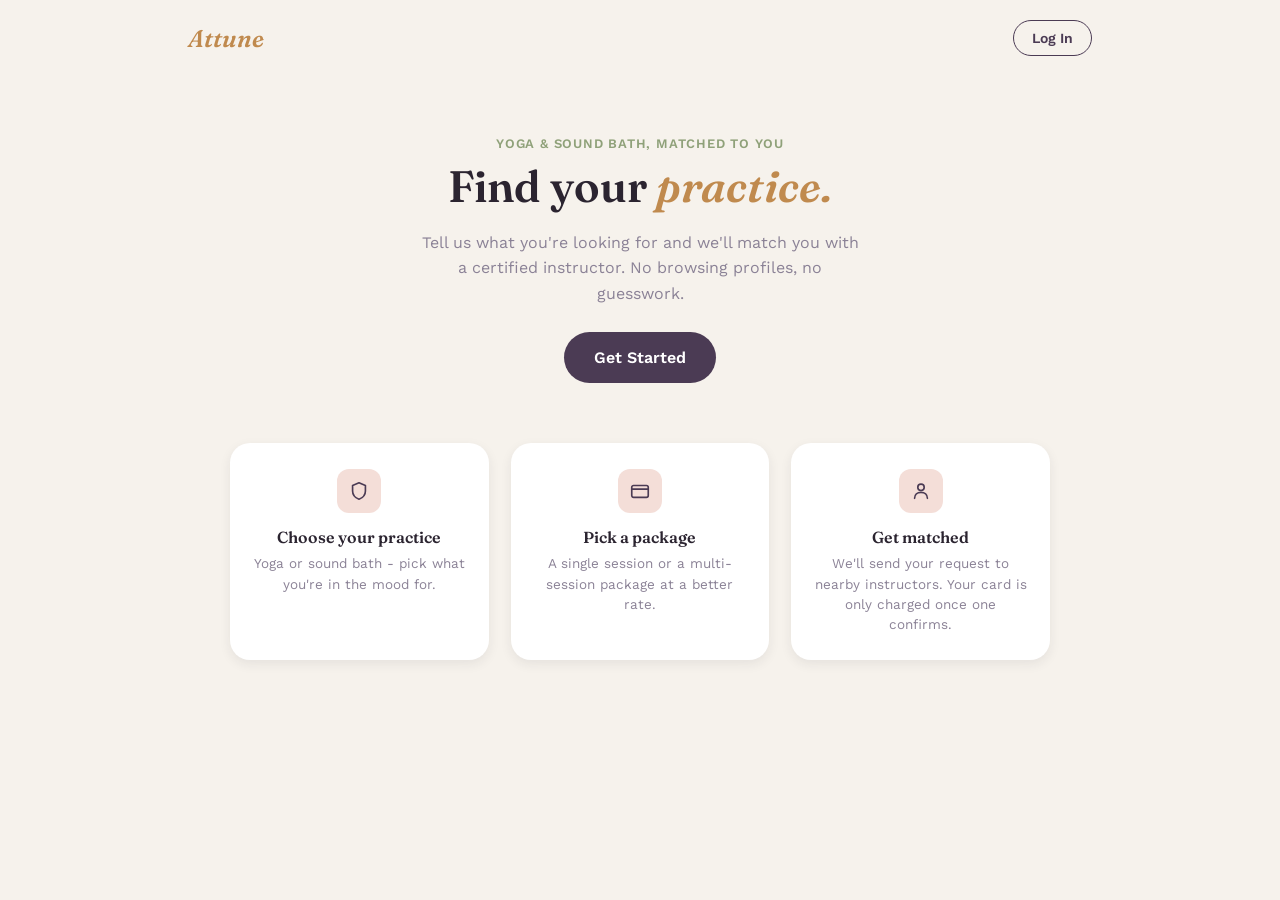
==== frontend-customer/index.html @ 4bbe6009 "Merge: customer self-service cancel" ====
<!DOCTYPE html>
<html lang="en">
<head>
<meta charset="UTF-8">
<meta name="viewport" content="width=device-width, initial-scale=1.0">
<title>Attune - Find Your Practice</title>
<link rel="manifest" href="manifest.json">
<meta name="theme-color" content="#4B3B54">
<link rel="icon" href="favicon.png">
<link rel="apple-touch-icon" href="apple-touch-icon.png">
<meta name="apple-mobile-web-app-capable" content="yes">
<meta name="apple-mobile-web-app-status-bar-style" content="black-translucent">
<meta name="apple-mobile-web-app-title" content="Attune">
<link rel="preconnect" href="https://fonts.googleapis.com">
<link href="https://fonts.googleapis.com/css2?family=Fraunces:ital,wght@0,500;0,600;0,700;1,500;1,600&family=Work+Sans:wght@400;500;600;700&family=IBM+Plex+Mono:wght@500;600&display=swap" rel="stylesheet">
<!-- Google Identity Services — only renders a button if GET /api/config
     reports a configured google_client_id; see app.js's initGoogleSignIn. -->
<script src="https://accounts.google.com/gsi/client" async defer></script>
<link rel="stylesheet" href="style.css">
</head>
<body>

<header class="topnav">
  <a class="wordmark" href="#" onclick="goHome(); return false;">Attune</a>
  <div id="nav-actions">
    <button class="nav-link" onclick="showAuth('login')" id="nav-login-btn">Log In</button>
    <button class="nav-link" onclick="logout()" id="nav-logout-btn" style="display:none;">Log Out</button>
  </div>
</header>

<main class="page">

  <!-- ============ LANDING ============ -->
  <section class="screen active" id="screen-landing">
    <div class="hero">
      <p class="hero-eyebrow">Yoga &amp; sound bath, matched to you</p>
      <h1 class="hero-title">Find your <span class="hero-accent">practice.</span></h1>
      <p class="hero-body">Tell us what you're looking for and we'll match you with a certified
        instructor. No browsing profiles, no guesswork.</p>
      <button class="btn btn-primary btn-lg" onclick="showAuth('signup')">Get Started</button>
    </div>
    <div class="how-it-works">
      <div class="how-step">
        <div class="how-icon">
          <svg viewBox="0 0 24 24" fill="none" stroke-width="1.8" stroke-linecap="round" stroke-linejoin="round"><path d="M12 3l7 3v6c0 4.5-3 7.5-7 9-4-1.5-7-4.5-7-9V6Z"/></svg>
        </div>
        <h3>Choose your practice</h3>
        <p>Yoga or sound bath - pick what you're in the mood for.</p>
      </div>
      <div class="how-step">
        <div class="how-icon">
          <svg viewBox="0 0 24 24" fill="none" stroke-width="1.8" stroke-linecap="round" stroke-linejoin="round"><rect x="3" y="6" width="18" height="13" rx="2"/><path d="M3 10h18"/></svg>
        </div>
        <h3>Pick a package</h3>
        <p>A single session or a multi-session package at a better rate.</p>
      </div>
      <div class="how-step">
        <div class="how-icon">
          <svg viewBox="0 0 24 24" fill="none" stroke-width="1.8" stroke-linecap="round" stroke-linejoin="round"><circle cx="12" cy="8" r="3.5"/><path d="M5 20c0-4 3-6.5 7-6.5s7 2.5 7 6.5"/></svg>
        </div>
        <h3>Get matched</h3>
        <p>We'll send your request to nearby instructors. Your card is only charged once one confirms.</p>
      </div>
    </div>
  </section>

  <!-- ============ AUTH ============ -->
  <section class="screen" id="screen-auth">
    <div class="card wizard-card">
      <h2 class="card-title" id="auth-title">Log In</h2>
      <p class="card-sub" id="auth-sub">Welcome back.</p>
      <div id="auth-error" class="form-error" style="display:none;"></div>
      <form id="auth-form" onsubmit="handleAuthSubmit(event)">
        <div id="signup-name-field" style="display:none;">
          <label class="field-label">Name</label>
          <input class="field-input" type="text" id="auth-name" placeholder="Jordan Lee">
          <label class="field-label">Phone</label>
          <input class="field-input" type="tel" id="auth-phone" placeholder="(555) 010-1234">
        </div>
        <label class="field-label">Email<span id="auth-email-note" style="display:none; font-weight:400; text-transform:none; letter-spacing:0;"> - where match and booking updates land</span></label>
        <input class="field-input" type="email" id="auth-email" required>
        <label class="field-label">Password</label>
        <input class="field-input" type="password" id="auth-password" required>
        <button class="btn btn-primary btn-block" type="submit" style="margin-top:18px;" id="auth-submit-btn">Log In</button>
      </form>
      <div id="google-signin-wrap" style="display:none; margin-top:14px; text-align:center;">
        <p class="card-sub" style="margin:0 0 10px;">or</p>
        <div id="google-signin-btn" style="display:flex; justify-content:center;"></div>
      </div>
      <button class="link-btn" onclick="toggleAuthMode()" id="auth-toggle-btn">New here? Create an account</button>
      <button class="link-btn" id="forgot-password-btn" onclick="goToScreen('forgot-password')">Forgot password?</button>
      <p class="login-hint">Demo login: demo.customer@attune.app / password123</p>
    </div>
  </section>

  <!-- ============ FORGOT PASSWORD ============ -->
  <section class="screen" id="screen-forgot-password">
    <div class="card wizard-card">
      <h2 class="card-title">Reset Password</h2>
      <p class="card-sub">Enter your account email and we'll send a link to reset your password.</p>
      <div id="fp-error" class="form-error" style="display:none;"></div>
      <div id="fp-success" style="display:none; margin-top:8px; color:var(--sage-dark, #4a6a5a);">If an account exists for that email, a reset link has been sent.</div>
      <form id="forgot-password-form" onsubmit="submitForgotPasswordForm(event)">
        <label class="field-label">Email</label>
        <input class="field-input" type="email" id="fp-email" required>
        <button class="btn btn-primary btn-block" type="submit" style="margin-top:18px;">Send Reset Link</button>
      </form>
      <button class="link-btn" onclick="goToScreen('auth')">Back to log in</button>
    </div>
  </section>

  <!-- ============ RESET PASSWORD (landed on via emailed link) ============ -->
  <section class="screen" id="screen-reset-password">
    <div class="card wizard-card">
      <h2 class="card-title">Set a New Password</h2>
      <p class="card-sub">Choose a new password for your account.</p>
      <div id="rp-error" class="form-error" style="display:none;"></div>
      <form id="reset-password-form" onsubmit="submitResetPasswordForm(event)">
        <label class="field-label">New password</label>
        <input class="field-input" type="password" id="rp-password" required>
        <button class="btn btn-primary btn-block" type="submit" style="margin-top:18px;">Update Password</button>
      </form>
    </div>
  </section>

  <!-- ============ SPECIALTY ============ -->
  <section class="screen" id="screen-specialty">
    <div class="wizard-header">
      <button class="back-link" onclick="goHome()">← Back</button>
      <p class="step-label">Step 1 of 4</p>
    </div>
    <h2 class="step-title">What are you looking for?</h2>
    <div class="option-grid">
      <button class="option-card" onclick="selectSpecialty('yoga')">
        <div class="option-icon option-icon-sage">
          <svg viewBox="0 0 24 24" fill="none" stroke-width="1.8" stroke-linecap="round" stroke-linejoin="round"><path d="M12 3l7 3v6c0 4.5-3 7.5-7 9-4-1.5-7-4.5-7-9V6Z"/></svg>
        </div>
        <h3>Yoga</h3>
        <p>Breath-led movement, from gentle flow to vinyasa.</p>
      </button>
      <button class="option-card" onclick="selectSpecialty('sound_bath')">
        <div class="option-icon option-icon-brass">
          <svg viewBox="0 0 24 24" fill="none" stroke-width="1.8" stroke-linecap="round" stroke-linejoin="round"><circle cx="12" cy="15" r="6"/><path d="M6 15a6 3 0 0 0 12 0"/><path d="M9 5q3-2 6 0"/></svg>
        </div>
        <h3>Sound Bath</h3>
        <p>Immersive relaxation with singing bowls and resonance.</p>
      </button>
    </div>
  </section>

  <!-- ============ AVAILABILITY ============ -->
  <section class="screen" id="screen-availability">
    <div class="wizard-header">
      <button class="back-link" onclick="goToScreen('specialty')">← Back</button>
      <p class="step-label">Step 2 of 4</p>
    </div>
    <h2 class="step-title">When are you available?</h2>
    <p class="card-sub" style="max-width:480px; margin:0 auto 18px;">Add every day and time window that works for you, and we'll find an instructor who's free.</p>

    <p class="field-label" style="text-align:center;">Lesson length</p>
    <div class="window-grid" id="avail-duration-picker"></div>

    <p class="field-label" style="text-align:center;">Days of the week <span style="font-weight:400; text-transform:none; letter-spacing:0;">(pick as many as you like)</span></p>
    <div class="day-picker" id="avail-day-picker"></div>

    <p class="field-label" style="text-align:center;">Time windows <span style="font-weight:400; text-transform:none; letter-spacing:0;">(pick as many as you like)</span></p>
    <div class="window-grid" id="avail-window-picker"></div>

    <div class="schedule-panel">
      <label class="field-label" style="margin-top:0;">Lessons per week <span style="font-weight:400; text-transform:none; letter-spacing:0;">(optional)</span></label>
      <input class="field-input" id="avail-lessons-per-week" type="number" min="1" placeholder="e.g. 2">
      <label class="field-label" style="margin-top:18px;">Street address</label>
      <input class="field-input" id="avail-address" placeholder="123 Main St">
      <div class="field-row">
        <div>
          <label class="field-label">City</label>
          <input class="field-input" id="avail-city" placeholder="New York">
        </div>
        <div>
          <label class="field-label">State</label>
          <input class="field-input" id="avail-state" placeholder="NY">
        </div>
      </div>
      <div id="avail-error" class="form-error" style="display:none; margin-top:12px;"></div>
      <button class="btn btn-primary btn-block" style="margin-top:18px;" onclick="submitAvailabilitySelection()">Continue</button>
    </div>
  </section>

  <!-- ============ PACKAGE ============ -->
  <section class="screen" id="screen-package">
    <div class="wizard-header">
      <button class="back-link" onclick="goToScreen('availability')">← Back</button>
      <p class="step-label">Step 3 of 4</p>
    </div>
    <h2 class="step-title">Choose a package</h2>
    <div id="package-list" class="package-list"></div>
  </section>

  <!-- ============ PAYMENT ============ -->
  <section class="screen" id="screen-payment">
    <div class="wizard-header">
      <button class="back-link" onclick="goToScreen('package')">← Back</button>
      <p class="step-label">Step 4 of 4</p>
    </div>
    <div class="card wizard-card">
      <h2 class="card-title">Your details</h2>
      <div class="mock-banner">Your card is only charged once an instructor confirms your request, not now.</div>
      <p class="card-sub" id="payment-summary"></p>
      <div id="payment-error" class="form-error" style="display:none;"></div>
      <form id="payment-form" onsubmit="submitPayment(event)">
        <label class="field-label">Anything else your instructor should know?</label>
        <textarea class="field-textarea" id="pay-notes" placeholder="Optional - injuries, experience level, preferences…"></textarea>
        <label class="field-label" style="margin-top:20px;">Name on card</label>
        <input class="field-input" id="pay-name" required placeholder="Jordan Lee">
        <label class="field-label">Card number</label>
        <input class="field-input" id="pay-number" required placeholder="4242 4242 4242 4242" inputmode="numeric">
        <div class="field-row">
          <div>
            <label class="field-label">Expiry</label>
            <input class="field-input" id="pay-expiry" required placeholder="MM/YY">
          </div>
          <div>
            <label class="field-label">CVC</label>
            <input class="field-input" id="pay-cvc" required placeholder="123" inputmode="numeric">
          </div>
        </div>
        <button class="btn btn-primary btn-block" type="submit" style="margin-top:18px;" id="pay-submit-btn">Send Request</button>
      </form>
    </div>
  </section>

  <!-- ============ MATCH ============ -->
  <section class="screen" id="screen-match">
    <div class="card wizard-card match-card">
      <p class="match-eyebrow" id="match-eyebrow">You're matched!</p>
      <div class="match-avatar" id="match-avatar">··</div>
      <h2 class="match-name" id="match-name">···</h2>
      <span class="specialty-badge" id="match-specialty-badge">···</span>
      <p class="match-bio" id="match-bio"></p>
      <p class="match-certs" id="match-certs"></p>
      <div class="match-summary" id="match-summary"></div>
      <div class="mock-banner" id="match-contact" style="display:none; margin-top:14px; text-align:left;"></div>
      <div id="match-pending" class="mock-banner" style="display:none; margin-top:14px;"></div>
      <div id="match-unmatched" class="form-error" style="display:none; margin-top:14px;"></div>
      <button class="btn btn-outline btn-block" style="margin-top:18px;" id="match-refresh-btn" onclick="checkLatestStatus()">Check for updates</button>
      <button class="btn btn-outline btn-block" style="margin-top:10px; display:none;" id="match-cancel-btn" onclick="cancelCurrentRequest()">Cancel Request</button>
      <button class="btn btn-outline btn-block" style="margin-top:10px;" onclick="openHistoryScreen()">View Past Bookings</button>
      <button class="btn btn-outline btn-block" style="margin-top:10px;" id="match-cta-btn" onclick="goToScreen('specialty')">Book Again</button>
    </div>
  </section>

  <!-- ============ HISTORY ============ -->
  <section class="screen" id="screen-history">
    <div class="wizard-header">
      <button class="back-link" onclick="goToScreen('match')">← Back</button>
      <button class="back-link" onclick="openRecurringScreen()">Recurring Bookings →</button>
    </div>
    <h2 class="step-title">Past requests</h2>
    <div id="history-list" style="max-width:480px; margin:0 auto;"></div>
    <p class="card-sub" id="history-empty" style="display:none;">Nothing here yet.</p>
  </section>

  <!-- ============ RECURRING BOOKINGS ============ -->
  <section class="screen" id="screen-recurring">
    <div class="wizard-header">
      <button class="back-link" onclick="goToScreen('history')">← Back</button>
      <p class="step-label">Standing Bookings</p>
    </div>
    <h2 class="step-title">Recurring bookings</h2>
    <div id="recurring-list" style="max-width:480px; margin:0 auto;"></div>
    <p class="card-sub" id="recurring-empty" style="display:none;">No standing bookings yet. Make one from a past matched lesson.</p>
  </section>

</main>

<script src="app.js"></script>
</body>
</html>
---- frontend-customer/style.css ----
:root{
  --bone:#F6F2EC;
  --ink:#2B2430;
  --muted:#8B8296;
  --plum:#4B3B54;
  --plum-dark:#372B3F;
  --brass:#C08A4E;
  --brass-light:#E3C193;
  --sage:#8FA179;
  --sage-light:#C3D2B4;
  --blush:#E8B8AE;
  --blush-light:#F4DED8;
  --white:#FFFFFF;
  --shadow: 0 10px 28px rgba(43,36,48,.10);
  --shadow-sm: 0 4px 12px rgba(43,36,48,.08);
}
*{box-sizing:border-box; -webkit-tap-highlight-color:transparent;}
body{margin:0; background:var(--bone); font-family:'Work Sans',sans-serif; color:var(--ink);}
h1,h2,h3{margin:0; font-family:'Fraunces',serif;}
p{margin:0;}

.topnav{display:flex; align-items:center; justify-content:space-between; padding:20px 28px; max-width:960px; margin:0 auto;}
.wordmark{font-family:'Fraunces',serif; font-style:italic; font-weight:600; font-size:24px; color:var(--brass); text-decoration:none;}
.nav-link{background:none; border:1.6px solid var(--plum); color:var(--plum); border-radius:999px; padding:9px 18px; font-family:'Work Sans',sans-serif; font-weight:600; font-size:14px; cursor:pointer;}

.page{max-width:960px; margin:0 auto; padding:20px 28px 80px;}
.screen{display:none;}
.screen.active{display:block;}

.btn{border:none; border-radius:999px; font-family:'Work Sans',sans-serif; font-weight:600; cursor:pointer; transition:transform .12s ease;}
.btn:active{transform:scale(.98);}
.btn-primary{background:var(--plum); color:#fff;}
.btn-outline{background:transparent; color:var(--plum); border:1.6px solid var(--plum);}
.btn-lg{padding:16px 30px; font-size:16px;}
.btn-block{width:100%; padding:14px; font-size:15px;}

/* ---- landing ---- */
.hero{text-align:center; max-width:620px; margin:40px auto 60px;}
.hero-eyebrow{font-size:13px; font-weight:600; letter-spacing:.06em; text-transform:uppercase; color:var(--sage);}
.hero-title{font-size:44px; font-weight:600; margin-top:10px; line-height:1.15;}
.hero-accent{font-style:italic; color:var(--brass);}
.hero-body{font-size:16px; color:var(--muted); line-height:1.6; margin:18px auto 26px; max-width:440px;}

.how-it-works{display:grid; grid-template-columns:repeat(3,1fr); gap:22px; max-width:820px; margin:0 auto;}
.how-step{background:#fff; border-radius:20px; box-shadow:var(--shadow-sm); padding:26px 20px; text-align:center;}
.how-icon{width:44px; height:44px; border-radius:12px; background:var(--blush-light); display:flex; align-items:center; justify-content:center; margin:0 auto 14px;}
.how-icon svg{width:22px; height:22px; stroke:var(--plum);}
.how-step h3{font-size:16px; font-weight:600; margin-bottom:6px;}
.how-step p{font-size:13.5px; color:var(--muted); line-height:1.5;}

/* ---- shared wizard card ---- */
.wizard-card{max-width:400px; margin:40px auto; background:#fff; border-radius:26px; box-shadow:var(--shadow); padding:32px 28px;}
.card-title{font-size:24px; font-weight:600; text-align:center;}
.card-sub{text-align:center; color:var(--muted); font-size:14px; margin-top:6px; margin-bottom:20px;}
.login-hint{text-align:center; color:var(--muted); font-size:11.5px; margin-top:16px;}
.wizard-header{display:flex; align-items:center; justify-content:space-between; max-width:640px; margin:24px auto 0;}
.back-link{background:none; border:none; color:var(--muted); font-family:'Work Sans',sans-serif; font-weight:600; font-size:14px; cursor:pointer;}
.step-label{font-size:12.5px; color:var(--muted); font-weight:600;}
.step-title{text-align:center; font-size:28px; font-weight:600; max-width:640px; margin:18px auto 30px;}

.field-label{display:block; font-size:12.5px; font-weight:600; color:var(--muted); margin:14px 0 6px;}
.field-input, .field-select, .field-textarea{width:100%; border:1.4px solid #e9e2d5; border-radius:12px; padding:13px 14px; font-family:'Work Sans',sans-serif; font-size:15px; color:var(--ink); background:#fff;}
.field-textarea{resize:vertical; min-height:70px;}
.field-row{display:flex; gap:10px;}
.field-row > div{flex:1;}
.form-error{background:#fbe4df; color:#8a3a24; border-radius:10px; padding:10px 14px; font-size:13px; margin-bottom:8px;}
.link-btn{display:block; width:100%; text-align:center; background:none; border:none; color:var(--plum); font-weight:600; font-size:13.5px; margin-top:16px; cursor:pointer; padding:6px;}

/* ---- specialty / package option cards ---- */
.option-grid{display:grid; grid-template-columns:1fr 1fr; gap:20px; max-width:640px; margin:0 auto;}
.option-card{background:#fff; border:2px solid transparent; border-radius:22px; box-shadow:var(--shadow-sm); padding:28px 22px; text-align:left; cursor:pointer; transition:border-color .15s ease, transform .12s ease;}
.option-card:hover{border-color:var(--blush); transform:translateY(-2px);}
.option-icon{width:48px; height:48px; border-radius:14px; display:flex; align-items:center; justify-content:center; margin-bottom:16px;}
.option-icon-sage{background:var(--sage-light);}
.option-icon-sage svg{stroke:var(--plum-dark); width:24px; height:24px;}
.option-icon-brass{background:var(--brass-light);}
.option-icon-brass svg{stroke:var(--plum-dark); width:24px; height:24px;}
.option-card h3{font-size:19px; font-weight:600; margin-bottom:6px;}
.option-card p{font-size:13.5px; color:var(--muted); line-height:1.5;}

.package-list{max-width:520px; margin:0 auto; display:flex; flex-direction:column; gap:14px;}
.package-card{background:#fff; border:2px solid transparent; border-radius:18px; box-shadow:var(--shadow-sm); padding:20px 22px; display:flex; align-items:center; justify-content:space-between; cursor:pointer; text-align:left;}
.package-card:hover{border-color:var(--blush);}
.package-name{font-size:16px; font-weight:700;}
.package-meta{font-size:13px; color:var(--muted); margin-top:3px;}
.package-price{font-family:'Fraunces',serif; font-weight:700; font-size:22px; color:var(--brass);}

.mock-banner{background:var(--sage-light); color:var(--plum-dark); font-size:12.5px; border-radius:10px; padding:10px 14px; margin-bottom:16px; text-align:center; line-height:1.5;}

.star-picker{display:flex; gap:4px;}
.star{font-size:26px; color:#e2dbcd; cursor:pointer; line-height:1;}
.star.selected{color:var(--brass);}

/* ---- schedule wizard: day / time-window pickers ---- */
.day-picker{display:flex; gap:8px; flex-wrap:wrap; justify-content:center; max-width:520px; margin:0 auto 22px;}
.day-btn{background:#fff; border:1.6px solid #e9e2d5; border-radius:999px; padding:10px 16px; font-family:'Work Sans',sans-serif; font-weight:600; font-size:13.5px; cursor:pointer; color:var(--ink);}
.day-btn.selected{background:var(--plum); border-color:var(--plum); color:#fff;}

.window-grid{display:grid; grid-template-columns:1fr 1fr; gap:12px; max-width:480px; margin:0 auto 24px;}
.window-btn{background:#fff; border:2px solid transparent; box-shadow:var(--shadow-sm); border-radius:16px; padding:16px; font-family:'Work Sans',sans-serif; font-weight:600; font-size:14.5px; cursor:pointer; color:var(--ink); text-align:center;}
.window-btn.selected{border-color:var(--plum); background:var(--blush-light);}
.schedule-panel{max-width:400px; margin:0 auto; background:#fff; border-radius:26px; box-shadow:var(--shadow); padding:26px 28px;}

/* ---- match / confirmation ---- */
.match-card{text-align:center;}
.match-eyebrow{font-size:12.5px; font-weight:600; letter-spacing:.06em; text-transform:uppercase; color:var(--sage);}
.match-avatar{width:76px; height:76px; border-radius:999px; background:linear-gradient(150deg,var(--plum-dark),var(--brass)); color:#fff; display:flex; align-items:center; justify-content:center; font-family:'Work Sans',sans-serif; font-weight:700; font-size:26px; margin:16px auto 14px;}
.match-name{font-size:24px; font-weight:600;}
.specialty-badge{display:inline-block; margin-top:10px; background:var(--blush-light); color:#7a3d2c; font-size:12px; font-weight:700; text-transform:uppercase; letter-spacing:.04em; padding:5px 14px; border-radius:999px;}
.match-bio{font-size:14px; color:var(--muted); line-height:1.6; margin-top:16px;}
.match-certs{font-size:12.5px; color:var(--muted); margin-top:8px; font-style:italic;}
.match-summary{background:var(--bone); border-radius:14px; padding:14px 18px; margin-top:20px; font-size:14px; font-weight:600;}

@media (max-width: 640px){
  .how-it-works{grid-template-columns:1fr;}
  .option-grid{grid-template-columns:1fr;}
  .hero-title{font-size:34px;}
}
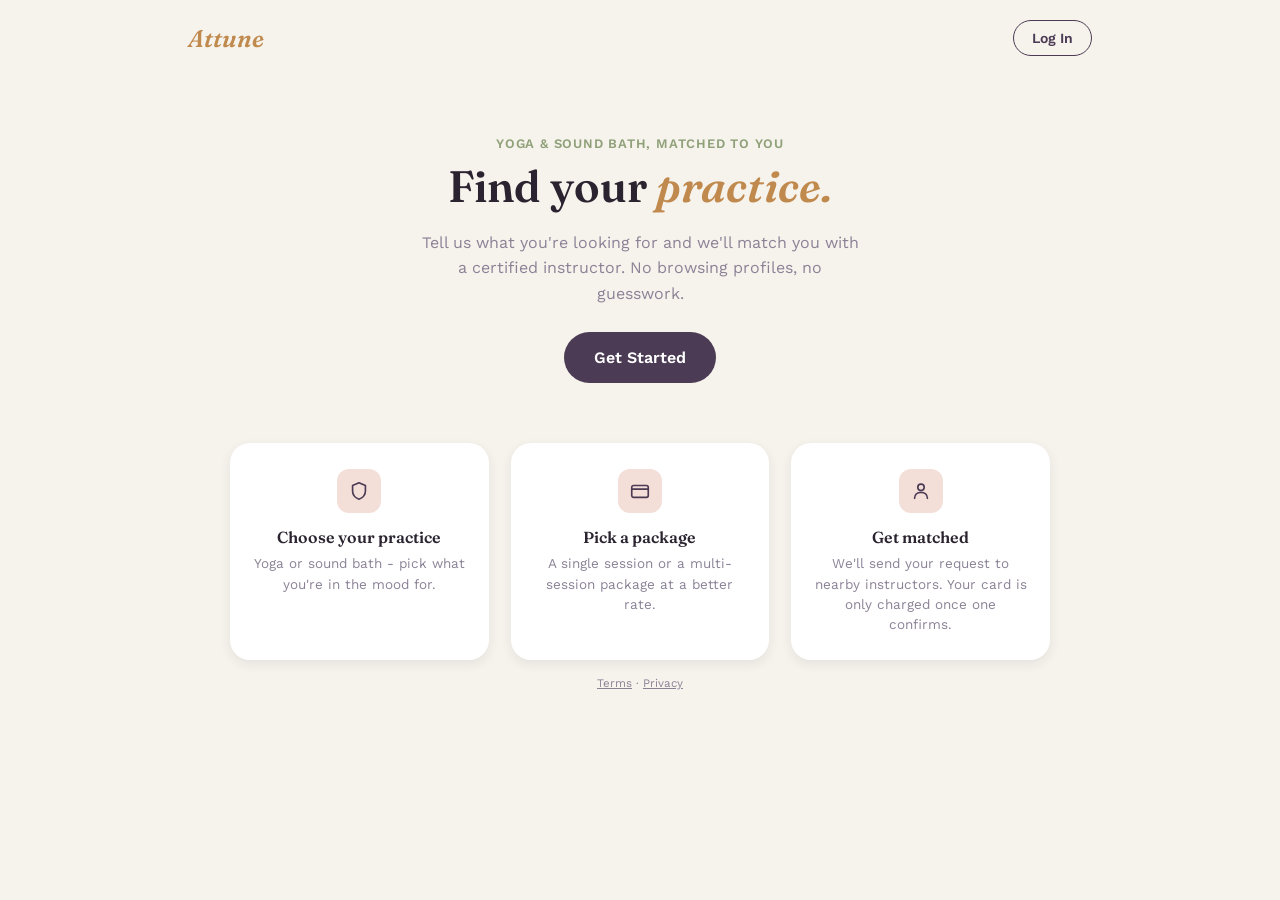
==== commit ccd3c97d: "Add Terms of Service and Privacy Policy, wire into all three frontends Adds terms.html and privacy.h" ====
--- a/frontend-customer/index.html
+++ b/frontend-customer/index.html
@@ -24,6 +24,7 @@
   <a class="wordmark" href="#" onclick="goHome(); return false;">Attune</a>
   <div id="nav-actions">
     <button class="nav-link" onclick="showAuth('login')" id="nav-login-btn">Log In</button>
+    <button class="nav-link" onclick="openProfileScreen()" id="nav-profile-btn" style="display:none;">Account</button>
     <button class="nav-link" onclick="logout()" id="nav-logout-btn" style="display:none;">Log Out</button>
   </div>
 </header>
@@ -62,6 +63,7 @@
         <p>We'll send your request to nearby instructors. Your card is only charged once one confirms.</p>
       </div>
     </div>
+    <p class="login-hint"><a href="/terms.html" target="_blank" rel="noopener" style="color:inherit;">Terms</a> &middot; <a href="/privacy.html" target="_blank" rel="noopener" style="color:inherit;">Privacy</a></p>
   </section>
 
   <!-- ============ AUTH ============ -->
@@ -76,6 +78,10 @@
           <input class="field-input" type="text" id="auth-name" placeholder="Jordan Lee">
           <label class="field-label">Phone</label>
           <input class="field-input" type="tel" id="auth-phone" placeholder="(555) 010-1234">
+          <label style="display:flex; align-items:flex-start; gap:8px; font-size:13px; color:var(--muted); margin-top:14px; cursor:pointer;">
+            <input type="checkbox" id="auth-terms" style="margin-top:2px;">
+            <span>I agree to the <a href="/terms.html" target="_blank" rel="noopener" style="color:var(--plum); font-weight:600;">Terms of Service</a> and <a href="/privacy.html" target="_blank" rel="noopener" style="color:var(--plum); font-weight:600;">Privacy Policy</a></span>
+          </label>
         </div>
         <label class="field-label">Email<span id="auth-email-note" style="display:none; font-weight:400; text-transform:none; letter-spacing:0;"> - where match and booking updates land</span></label>
         <input class="field-input" type="email" id="auth-email" required>
@@ -271,6 +277,52 @@
     <p class="card-sub" id="recurring-empty" style="display:none;">No standing bookings yet. Make one from a past matched lesson.</p>
   </section>
 
+  <!-- ============ ACCOUNT / PROFILE ============ -->
+  <section class="screen" id="screen-profile">
+    <div class="wizard-header">
+      <button class="back-link" onclick="goHome()">← Back</button>
+      <p class="step-label">Account</p>
+    </div>
+    <div class="card wizard-card">
+      <h2 class="card-title">Your Account</h2>
+      <div id="profile-error" class="form-error" style="display:none;"></div>
+      <div id="profile-success" style="display:none; margin-top:8px; color:var(--sage-dark, #4a6a5a);"></div>
+      <form id="profile-form" onsubmit="submitProfileForm(event)">
+        <label class="field-label">Name</label>
+        <input class="field-input" type="text" id="profile-name" required>
+        <label class="field-label">Phone</label>
+        <input class="field-input" type="tel" id="profile-phone">
+        <label class="field-label">Email</label>
+        <input class="field-input" type="email" id="profile-email" disabled>
+        <label style="display:flex; align-items:center; gap:8px; font-size:14px; margin-top:18px; cursor:pointer;">
+          <input type="checkbox" id="profile-email-notifications"> Email me about match updates and booking activity
+        </label>
+        <button class="btn btn-primary btn-block" type="submit" style="margin-top:18px;">Save Changes</button>
+      </form>
+    </div>
+
+    <div class="card wizard-card" id="profile-password-card" style="margin-top:16px;">
+      <h2 class="card-title">Change Password</h2>
+      <div id="profile-password-error" class="form-error" style="display:none;"></div>
+      <div id="profile-password-success" style="display:none; margin-top:8px; color:var(--sage-dark, #4a6a5a);"></div>
+      <form id="profile-password-form" onsubmit="submitProfilePasswordForm(event)">
+        <label class="field-label">Current password</label>
+        <input class="field-input" type="password" id="profile-current-password" required>
+        <label class="field-label">New password</label>
+        <input class="field-input" type="password" id="profile-new-password" required>
+        <button class="btn btn-primary btn-block" type="submit" style="margin-top:18px;">Update Password</button>
+      </form>
+    </div>
+    <p class="card-sub" id="profile-google-only-note" style="display:none; max-width:480px; margin:16px auto 0;">This account signed in with Google and has no password to change.</p>
+
+    <div class="card wizard-card" style="margin-top:16px;">
+      <h2 class="card-title">Delete Account</h2>
+      <p class="card-sub">This permanently deletes your account and all of your booking history. This can't be undone.</p>
+      <div id="profile-delete-error" class="form-error" style="display:none;"></div>
+      <button class="btn btn-outline btn-block" style="margin-top:12px;" onclick="deleteAccount()">Delete My Account</button>
+    </div>
+  </section>
+
 </main>
 
 <script src="app.js"></script>
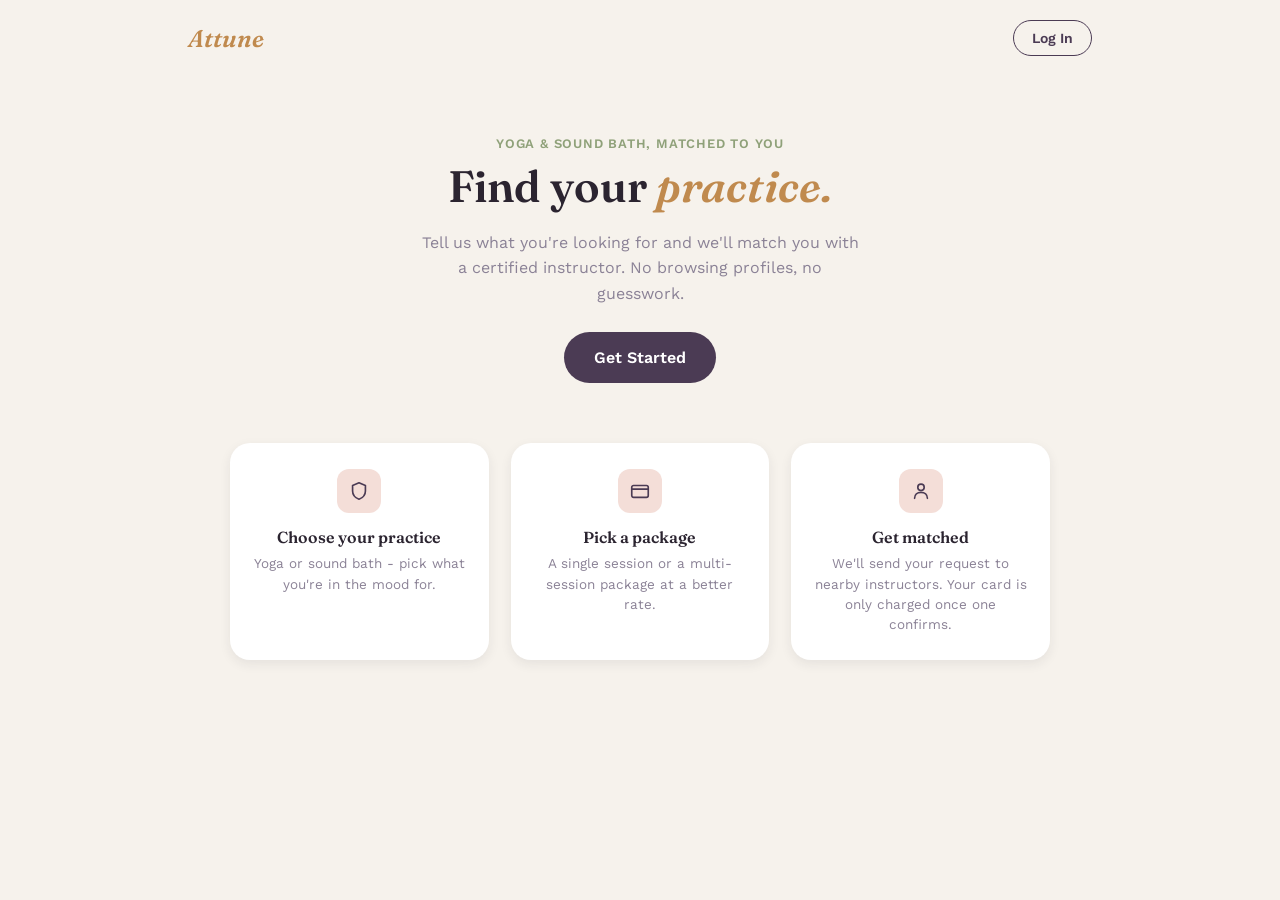
==== commit 08a21852: "Add 4 new specialty option cards to customer app, fix label lookups meditation, pelvic_floor_therapy" ====
--- a/frontend-customer/index.html
+++ b/frontend-customer/index.html
@@ -63,7 +63,6 @@
         <p>We'll send your request to nearby instructors. Your card is only charged once one confirms.</p>
       </div>
     </div>
-    <p class="login-hint"><a href="/terms.html" target="_blank" rel="noopener" style="color:inherit;">Terms</a> &middot; <a href="/privacy.html" target="_blank" rel="noopener" style="color:inherit;">Privacy</a></p>
   </section>
 
   <!-- ============ AUTH ============ -->
@@ -78,10 +77,6 @@
           <input class="field-input" type="text" id="auth-name" placeholder="Jordan Lee">
           <label class="field-label">Phone</label>
           <input class="field-input" type="tel" id="auth-phone" placeholder="(555) 010-1234">
-          <label style="display:flex; align-items:flex-start; gap:8px; font-size:13px; color:var(--muted); margin-top:14px; cursor:pointer;">
-            <input type="checkbox" id="auth-terms" style="margin-top:2px;">
-            <span>I agree to the <a href="/terms.html" target="_blank" rel="noopener" style="color:var(--plum); font-weight:600;">Terms of Service</a> and <a href="/privacy.html" target="_blank" rel="noopener" style="color:var(--plum); font-weight:600;">Privacy Policy</a></span>
-          </label>
         </div>
         <label class="field-label">Email<span id="auth-email-note" style="display:none; font-weight:400; text-transform:none; letter-spacing:0;"> - where match and booking updates land</span></label>
         <input class="field-input" type="email" id="auth-email" required>
@@ -150,6 +145,34 @@
         </div>
         <h3>Sound Bath</h3>
         <p>Immersive relaxation with singing bowls and resonance.</p>
+      </button>
+      <button class="option-card" onclick="selectSpecialty('meditation')">
+        <div class="option-icon option-icon-blush">
+          <svg viewBox="0 0 24 24" fill="none" stroke-width="1.8" stroke-linecap="round" stroke-linejoin="round"><circle cx="12" cy="8" r="3"/><path d="M6 19c0-3.5 2.5-6 6-6s6 2.5 6 6"/><path d="M8 19h8"/></svg>
+        </div>
+        <h3>Meditation</h3>
+        <p>Guided stillness and breathwork to quiet the mind.</p>
+      </button>
+      <button class="option-card" onclick="selectSpecialty('pelvic_floor_therapy')">
+        <div class="option-icon option-icon-sage">
+          <svg viewBox="0 0 24 24" fill="none" stroke-width="1.8" stroke-linecap="round" stroke-linejoin="round"><path d="M12 12c-3-5-8-4-8 0s5 5 8 0"/><path d="M12 12c3-5 8-4 8 0s-5 5-8 0"/></svg>
+        </div>
+        <h3>Pelvic Floor Therapy</h3>
+        <p>Targeted, one-on-one care to rebuild core strength.</p>
+      </button>
+      <button class="option-card" onclick="selectSpecialty('massage')">
+        <div class="option-icon option-icon-brass">
+          <svg viewBox="0 0 24 24" fill="none" stroke-width="1.8" stroke-linecap="round" stroke-linejoin="round"><ellipse cx="12" cy="17" rx="7" ry="2.5"/><ellipse cx="12" cy="12" rx="5" ry="2"/><ellipse cx="12" cy="8" rx="3" ry="1.5"/></svg>
+        </div>
+        <h3>Massage</h3>
+        <p>Hands-on bodywork to release tension and restore ease.</p>
+      </button>
+      <button class="option-card" onclick="selectSpecialty('acupuncture')">
+        <div class="option-icon option-icon-blush">
+          <svg viewBox="0 0 24 24" fill="none" stroke-width="1.8" stroke-linecap="round" stroke-linejoin="round"><circle cx="12" cy="18" r="2"/><line x1="12" y1="16" x2="12" y2="5"/><circle cx="12" cy="5" r="1.4"/></svg>
+        </div>
+        <h3>Acupuncture</h3>
+        <p>Fine-needle therapy to ease pain and restore balance.</p>
       </button>
     </div>
   </section>
--- a/frontend-customer/style.css
+++ b/frontend-customer/style.css
@@ -75,6 +75,8 @@
 .option-icon-sage svg{stroke:var(--plum-dark); width:24px; height:24px;}
 .option-icon-brass{background:var(--brass-light);}
 .option-icon-brass svg{stroke:var(--plum-dark); width:24px; height:24px;}
+.option-icon-blush{background:var(--blush-light);}
+.option-icon-blush svg{stroke:var(--plum-dark); width:24px; height:24px;}
 .option-card h3{font-size:19px; font-weight:600; margin-bottom:6px;}
 .option-card p{font-size:13.5px; color:var(--muted); line-height:1.5;}
 
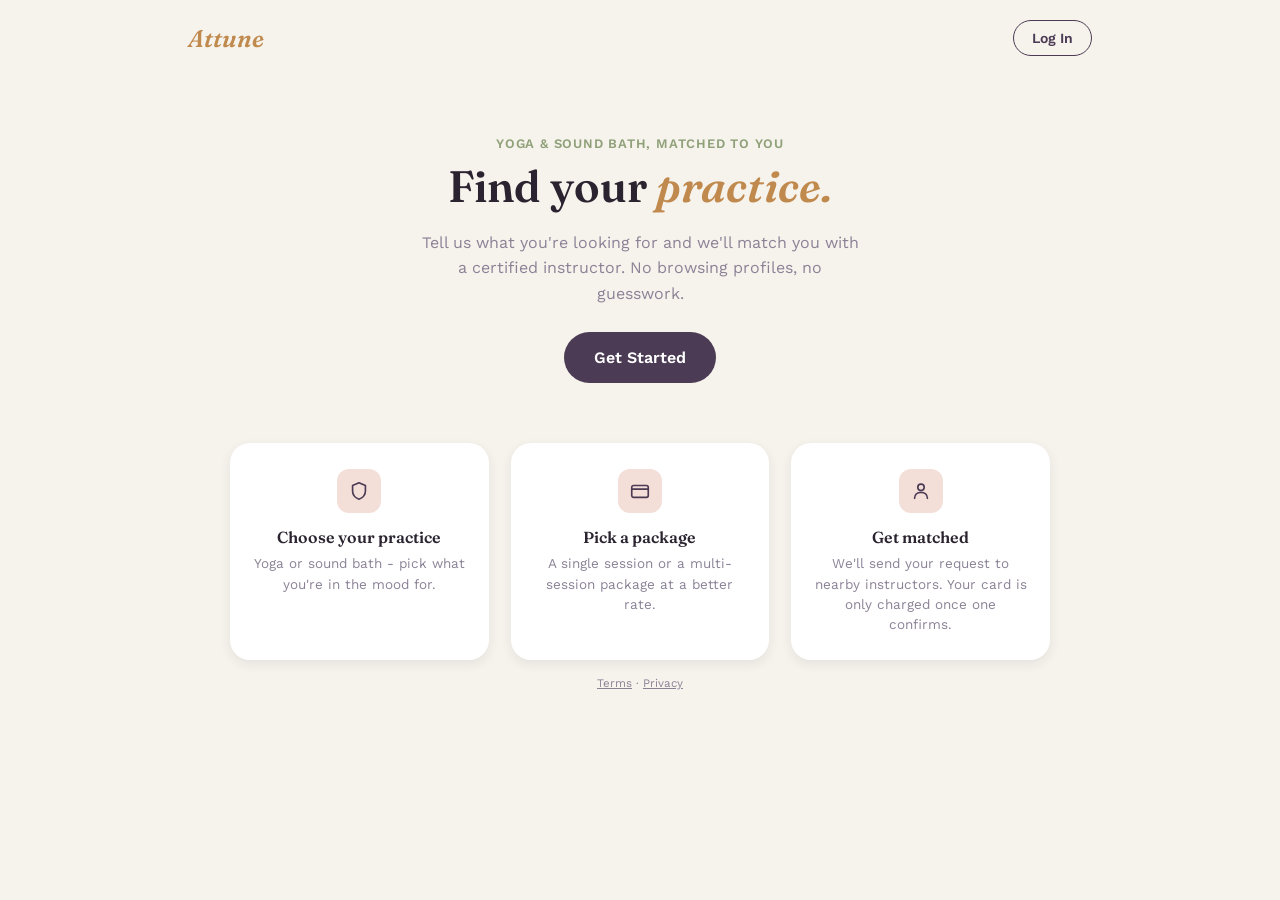
==== commit 78f5bc4c: "Merge: Terms of Service and Privacy Policy" ====
--- a/frontend-customer/index.html
+++ b/frontend-customer/index.html
@@ -4,6 +4,17 @@
 <meta charset="UTF-8">
 <meta name="viewport" content="width=device-width, initial-scale=1.0">
 <title>Attune - Find Your Practice</title>
+<meta name="description" content="Yoga &amp; sound bath, matched to you. Tell us what you're looking for and we'll match you with a certified instructor - no browsing profiles, no guesswork.">
+<link rel="canonical" href="https://attune-q29q.onrender.com/customer/">
+<meta property="og:title" content="Attune - Find Your Practice">
+<meta property="og:description" content="Yoga &amp; sound bath, matched to you. Tell us what you're looking for and we'll match you with a certified instructor - no browsing profiles, no guesswork.">
+<meta property="og:type" content="website">
+<meta property="og:url" content="https://attune-q29q.onrender.com/customer/">
+<meta property="og:image" content="https://attune-q29q.onrender.com/customer/icon-512.png">
+<meta name="twitter:card" content="summary_large_image">
+<meta name="twitter:title" content="Attune - Find Your Practice">
+<meta name="twitter:description" content="Yoga &amp; sound bath, matched to you. Tell us what you're looking for and we'll match you with a certified instructor - no browsing profiles, no guesswork.">
+<meta name="twitter:image" content="https://attune-q29q.onrender.com/customer/icon-512.png">
 <link rel="manifest" href="manifest.json">
 <meta name="theme-color" content="#4B3B54">
 <link rel="icon" href="favicon.png">
@@ -63,6 +74,7 @@
         <p>We'll send your request to nearby instructors. Your card is only charged once one confirms.</p>
       </div>
     </div>
+    <p class="login-hint"><a href="/terms.html" target="_blank" rel="noopener" style="color:inherit;">Terms</a> &middot; <a href="/privacy.html" target="_blank" rel="noopener" style="color:inherit;">Privacy</a></p>
   </section>
 
   <!-- ============ AUTH ============ -->
@@ -77,6 +89,10 @@
           <input class="field-input" type="text" id="auth-name" placeholder="Jordan Lee">
           <label class="field-label">Phone</label>
           <input class="field-input" type="tel" id="auth-phone" placeholder="(555) 010-1234">
+          <label style="display:flex; align-items:flex-start; gap:8px; font-size:13px; color:var(--muted); margin-top:14px; cursor:pointer;">
+            <input type="checkbox" id="auth-terms" style="margin-top:2px;">
+            <span>I agree to the <a href="/terms.html" target="_blank" rel="noopener" style="color:var(--plum); font-weight:600;">Terms of Service</a> and <a href="/privacy.html" target="_blank" rel="noopener" style="color:var(--plum); font-weight:600;">Privacy Policy</a></span>
+          </label>
         </div>
         <label class="field-label">Email<span id="auth-email-note" style="display:none; font-weight:400; text-transform:none; letter-spacing:0;"> - where match and booking updates land</span></label>
         <input class="field-input" type="email" id="auth-email" required>
@@ -145,34 +161,6 @@
         </div>
         <h3>Sound Bath</h3>
         <p>Immersive relaxation with singing bowls and resonance.</p>
-      </button>
-      <button class="option-card" onclick="selectSpecialty('meditation')">
-        <div class="option-icon option-icon-blush">
-          <svg viewBox="0 0 24 24" fill="none" stroke-width="1.8" stroke-linecap="round" stroke-linejoin="round"><circle cx="12" cy="8" r="3"/><path d="M6 19c0-3.5 2.5-6 6-6s6 2.5 6 6"/><path d="M8 19h8"/></svg>
-        </div>
-        <h3>Meditation</h3>
-        <p>Guided stillness and breathwork to quiet the mind.</p>
-      </button>
-      <button class="option-card" onclick="selectSpecialty('pelvic_floor_therapy')">
-        <div class="option-icon option-icon-sage">
-          <svg viewBox="0 0 24 24" fill="none" stroke-width="1.8" stroke-linecap="round" stroke-linejoin="round"><path d="M12 12c-3-5-8-4-8 0s5 5 8 0"/><path d="M12 12c3-5 8-4 8 0s-5 5-8 0"/></svg>
-        </div>
-        <h3>Pelvic Floor Therapy</h3>
-        <p>Targeted, one-on-one care to rebuild core strength.</p>
-      </button>
-      <button class="option-card" onclick="selectSpecialty('massage')">
-        <div class="option-icon option-icon-brass">
-          <svg viewBox="0 0 24 24" fill="none" stroke-width="1.8" stroke-linecap="round" stroke-linejoin="round"><ellipse cx="12" cy="17" rx="7" ry="2.5"/><ellipse cx="12" cy="12" rx="5" ry="2"/><ellipse cx="12" cy="8" rx="3" ry="1.5"/></svg>
-        </div>
-        <h3>Massage</h3>
-        <p>Hands-on bodywork to release tension and restore ease.</p>
-      </button>
-      <button class="option-card" onclick="selectSpecialty('acupuncture')">
-        <div class="option-icon option-icon-blush">
-          <svg viewBox="0 0 24 24" fill="none" stroke-width="1.8" stroke-linecap="round" stroke-linejoin="round"><circle cx="12" cy="18" r="2"/><line x1="12" y1="16" x2="12" y2="5"/><circle cx="12" cy="5" r="1.4"/></svg>
-        </div>
-        <h3>Acupuncture</h3>
-        <p>Fine-needle therapy to ease pain and restore balance.</p>
       </button>
     </div>
   </section>
